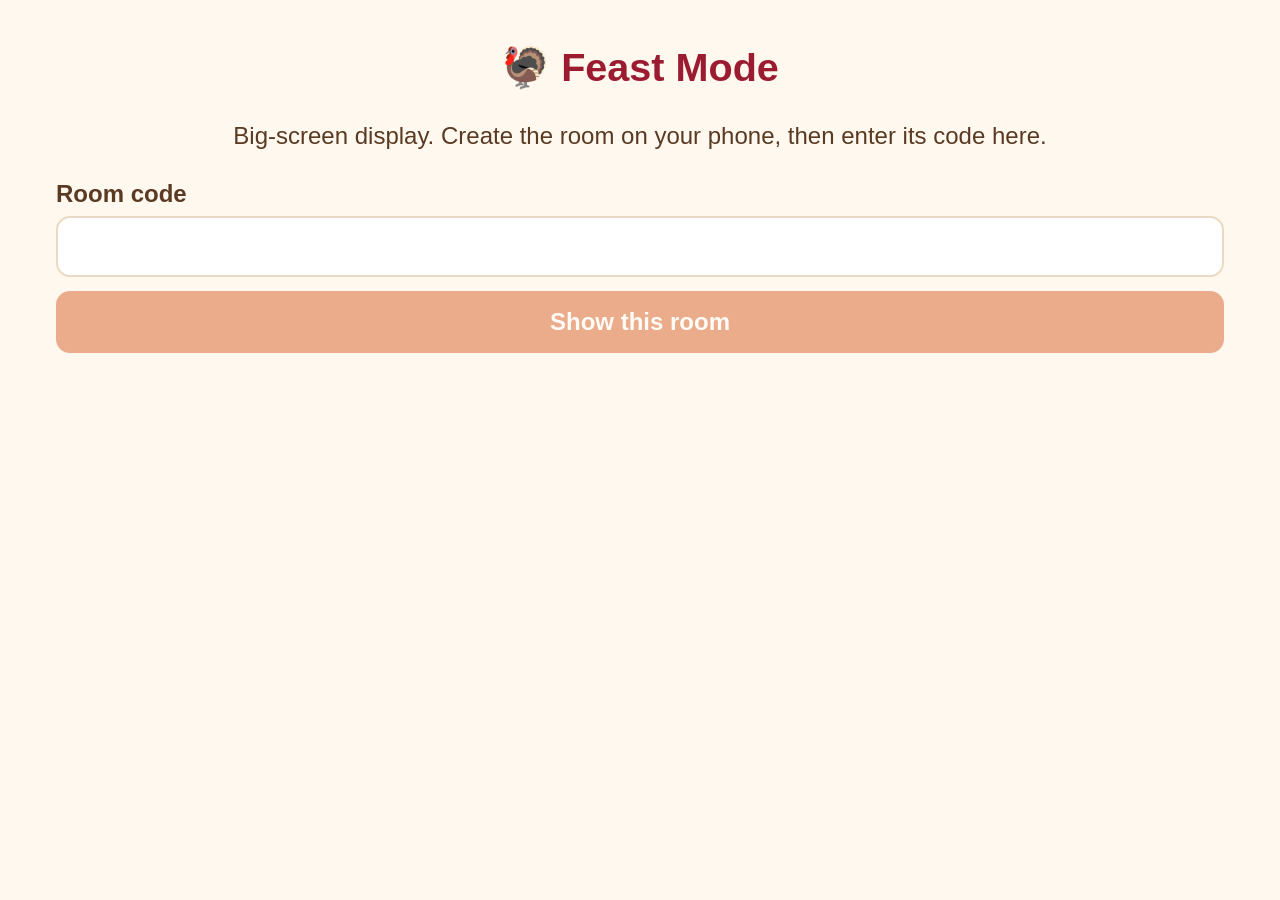
==== client/display.html @ ea67898e "Add phone and display clients Plain HTML/CSS/JS, no build step (docs/design.md): - common.js: WebSoc" ====
<!doctype html>
<html lang="en">
<head>
  <meta charset="utf-8">
  <meta name="viewport" content="width=device-width, initial-scale=1">
  <title>Feast Mode · Display</title>
  <link rel="stylesheet" href="style.css">
</head>
<body class="display">
  <div id="banner" class="banner" hidden>Reconnecting…</div>
  <div id="toast" class="toast" role="status" hidden></div>

  <header id="round-bar" class="round-bar" hidden>
    <span id="round-label"></span>
    <span id="countdown" class="countdown"></span>
  </header>

  <main>
    <section data-screen="watch" hidden>
      <h1 class="title">🦃 Feast Mode</h1>
      <p class="center">Big-screen display. Create the room on your phone, then enter its code here.</p>
      <label class="field">Room code
        <input id="code-input" maxlength="4" autocomplete="off" autocapitalize="characters"
               spellcheck="false" class="code-input">
      </label>
      <button id="watch-btn" class="btn primary">Show this room</button>
    </section>

    <section data-screen="connecting" hidden>
      <p class="big center">Connecting…</p>
    </section>

    <section data-screen="lobby" hidden>
      <p class="center join-url">Join at <b id="join-url"></b></p>
      <p class="center muted">Room code</p>
      <p id="lobby-code" class="room-code huge"></p>
      <ul id="lobby-players" class="players grid"></ul>
    </section>

    <section data-screen="game" hidden>
      <div id="game-body"></div>
    </section>

    <section data-screen="match_over" hidden>
      <div id="over-body"></div>
    </section>
  </main>

  <script src="common.js"></script>
  <script src="display.js"></script>
</body>
</html>
---- client/style.css ----
/* Feast Mode. Mobile-first (portrait, ~375px); body.display scales up for the
   laptop. Colors are set once here (docs/design.md: warm autumn theme). */

:root {
  --cream: #fff8ee;
  --card: #ffffff;
  --orange: #d9622b;
  --cranberry: #9b1b30;
  --brown: #5a3a22;
  --muted: #8a7462;
  --line: #ead9c4;
  --ok: #2e7d32;
  --radius: 14px;
}

* { box-sizing: border-box; }

html, body {
  margin: 0;
  background: var(--cream);
  color: var(--brown);
  font-family: -apple-system, BlinkMacSystemFont, "Segoe UI", Roboto, Helvetica, Arial, sans-serif;
  font-size: 18px;
  line-height: 1.4;
  -webkit-text-size-adjust: 100%;
}

main {
  max-width: 480px;
  margin: 0 auto;
  padding: 16px 16px calc(24px + env(safe-area-inset-bottom));
}

[hidden] { display: none !important; }

h1, h2, h3 { color: var(--cranberry); margin: 0.6em 0 0.4em; }
.title { font-size: 2.2rem; text-align: center; }
.center { text-align: center; }
.muted { color: var(--muted); }
.big { font-size: 1.35rem; font-weight: 600; }
.small-note { font-size: 0.85rem; margin-top: 4px; }

/* ---- form fields: 16px+ so iOS doesn't zoom in */
.field { display: block; margin: 14px 0; font-weight: 600; }
input {
  display: block;
  width: 100%;
  margin-top: 6px;
  padding: 12px 14px;
  font-size: 1.15rem;
  border: 2px solid var(--line);
  border-radius: var(--radius);
  background: var(--card);
  color: var(--brown);
}
input:focus { outline: none; border-color: var(--orange); }
.code-input { text-transform: uppercase; letter-spacing: 0.3em; font-size: 1.6rem; text-align: center; }
input.wide { margin-bottom: 12px; }

/* ---- buttons: at least 48px tall, no hover-only behavior */
.btn {
  display: block;
  width: 100%;
  min-height: 52px;
  margin: 10px 0;
  padding: 12px 16px;
  font: inherit;
  font-weight: 600;
  color: var(--brown);
  background: var(--card);
  border: 2px solid var(--line);
  border-radius: var(--radius);
  cursor: pointer;
  -webkit-tap-highlight-color: transparent;
  transition: transform 0.08s ease;
}
.btn:active { transform: scale(0.98); }
.btn.primary { background: var(--orange); border-color: var(--orange); color: #fff; }
.btn.subtle { background: transparent; color: var(--muted); }
.btn.armed { background: var(--cranberry); border-color: var(--cranberry); color: #fff; }
.btn:disabled { opacity: 0.5; cursor: default; transform: none; }
.btn.option.selected { border-color: var(--orange); background: #fde7da; }

.choices .btn { text-align: left; }
.ab { display: grid; gap: 10px; }
.step { font-weight: 600; margin: 18px 0 4px; }

/* ---- banners */
.banner {
  position: sticky; top: 0; z-index: 10;
  background: var(--cranberry); color: #fff;
  text-align: center; padding: 8px; font-weight: 600;
}
.toast {
  position: fixed; left: 50%; bottom: calc(20px + env(safe-area-inset-bottom));
  transform: translateX(-50%); z-index: 20;
  max-width: 90vw; padding: 12px 18px;
  background: var(--brown); color: #fff; border-radius: var(--radius);
  font-weight: 600; text-align: center;
}

.round-bar {
  position: sticky; top: 0; z-index: 5;
  display: flex; justify-content: space-between; align-items: center;
  padding: 10px 16px; background: var(--brown); color: var(--cream);
  font-weight: 600;
}
.countdown { font-variant-numeric: tabular-nums; }
.countdown.urgent { color: #ffb199; }

/* ---- lobby */
.room-code {
  font-size: 3.2rem; font-weight: 800; letter-spacing: 0.25em;
  text-align: center; color: var(--cranberry); margin: 0;
}
.players { list-style: none; padding: 0; margin: 16px 0; }
.players li {
  padding: 10px 14px; margin: 6px 0;
  background: var(--card); border: 2px solid var(--line); border-radius: var(--radius);
}
.players li.away { opacity: 0.5; }
.players li.done { border-color: var(--ok); }

/* ---- secret word: blurred until tapped (client only) */
.word-card { margin: 12px 0; }
.word-btn {
  display: block; width: 100%; min-height: 110px;
  padding: 16px; font: inherit; color: var(--brown);
  background: var(--card); border: 3px dashed var(--orange); border-radius: var(--radius);
  cursor: pointer; -webkit-tap-highlight-color: transparent;
}
/* .impostor is only set while the word is shown, so the card looks identical
   on every phone while hidden. */
.word-btn.impostor { border-color: var(--cranberry); }
.word-role { display: block; font-size: 0.95rem; font-weight: 600; color: var(--muted); }
.word-btn.impostor .word-role { color: var(--cranberry); }
.word-text { display: block; font-size: 2rem; font-weight: 800; margin-top: 6px; }
.word-btn.blurred .word-text { filter: blur(6px); }

/* ---- results */
.plain { padding-left: 1.2em; }
.winner { font-weight: 700; color: var(--ok); }
.leaderboard { padding-left: 1.6em; font-size: 1.15rem; }
.leaderboard li { margin: 6px 0; }
.leaderboard li.me { font-weight: 800; color: var(--cranberry); }

.host-bar {
  margin-top: 24px; padding-top: 12px;
  border-top: 2px dashed var(--line);
}

/* ---- big-screen display */
body.display { font-size: 24px; }
body.display main { max-width: 1200px; }
body.display .round-bar { font-size: 1.1rem; padding: 14px 28px; }
body.display .countdown { font-size: 2.4rem; }
body.display .room-code.huge { font-size: 9rem; }
body.display .join-url { font-size: 1.6rem; margin-top: 24px; }
body.display .huge-text { font-size: 2.6rem; font-weight: 800; color: var(--cranberry); margin: 24px 0 12px; }
body.display .players.grid { display: grid; grid-template-columns: repeat(auto-fill, minmax(220px, 1fr)); gap: 10px; }
body.display .players.grid li { margin: 0; }
body.display .big-ab { grid-template-columns: 1fr 1fr; gap: 24px; margin: 24px 0; }
.option-card {
  padding: 28px; font-size: 1.6rem; font-weight: 700; text-align: center;
  background: var(--card); border: 3px solid var(--line); border-radius: var(--radius);
}
.option-card.winner { border-color: var(--ok); color: var(--brown); }
.option-card .tag {
  display: block; font-size: 1rem; color: #fff; background: var(--orange);
  border-radius: 999px; padding: 4px 14px; margin: 0 auto 12px; width: fit-content;
}
.option-card small { display: block; font-size: 1rem; font-weight: 400; color: var(--muted); margin-top: 12px; }
.leaderboard.big { font-size: 1.8rem; max-width: 700px; margin: 0 auto; }

@media (prefers-reduced-motion: reduce) {
  * { transition: none !important; }
}
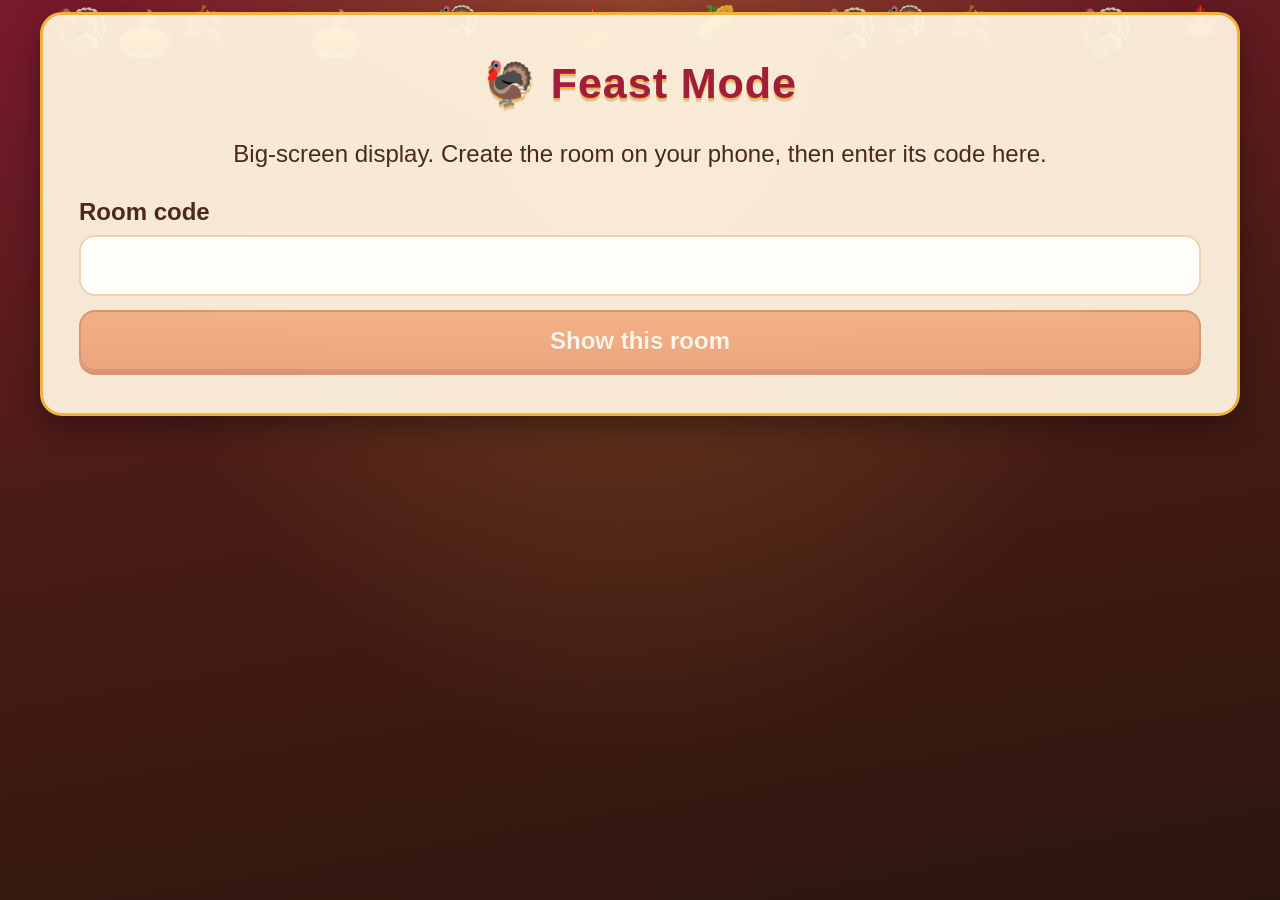
==== commit e6bf5686: "Festive graphics: harvest-night theme and falling turkeys CSS and decorative HTML only, no JavaScrip" ====
--- a/client/display.html
+++ b/client/display.html
@@ -7,6 +7,11 @@
   <link rel="stylesheet" href="style.css">
 </head>
 <body class="display">
+  <!-- Decoration only: falling turkeys behind the content (style.css .sky). -->
+  <div class="sky" aria-hidden="true">
+    <span>🦃</span><span>🍂</span><span>🥧</span><span>🦃</span><span>🍁</span><span>🌽</span>
+    <span>🦃</span><span>🍂</span><span>🦃</span><span>🍁</span><span>🥧</span><span>🦃</span>
+  </div>
   <div id="banner" class="banner" hidden>Reconnecting…</div>
   <div id="toast" class="toast" role="status" hidden></div>
 
--- a/client/style.css
+++ b/client/style.css
@@ -2,22 +2,31 @@
    laptop. Colors are set once here (docs/design.md: warm autumn theme). */
 
 :root {
-  --cream: #fff8ee;
-  --card: #ffffff;
-  --orange: #d9622b;
-  --cranberry: #9b1b30;
-  --brown: #5a3a22;
-  --muted: #8a7462;
-  --line: #ead9c4;
-  --ok: #2e7d32;
-  --radius: 14px;
+  /* Harvest night: dark cranberry-to-chocolate sky, cream plate, gold trim. */
+  --night: #2b160e;
+  --cream: #fff4e0;
+  --card: #fffdf8;
+  --orange: #e2662a;
+  --orange-deep: #b8481a;
+  --gold: #f0b23e;
+  --gold-deep: #c98a1c;
+  --cranberry: #a11d3a;
+  --cranberry-deep: #6e1027;
+  --brown: #4a2a16;
+  --muted: #866a55;
+  --line: #ecd3b0;
+  --ok: #4f7a2c;
+  --radius: 16px;
 }
 
 * { box-sizing: border-box; }
+
+html {
+  background: var(--night); /* shows on iOS overscroll */
+}
 
 html, body {
   margin: 0;
-  background: var(--cream);
   color: var(--brown);
   font-family: -apple-system, BlinkMacSystemFont, "Segoe UI", Roboto, Helvetica, Arial, sans-serif;
   font-size: 18px;
@@ -25,16 +34,76 @@
   -webkit-text-size-adjust: 100%;
 }
 
+/* Sky gradient on a fixed layer (background-attachment: fixed is unreliable on iOS). */
+body::before {
+  content: "";
+  position: fixed; inset: 0; z-index: -1;
+  background:
+    radial-gradient(ellipse at 50% 0%, rgba(240, 178, 62, 0.28), transparent 60%),
+    linear-gradient(170deg, #7a1a2c 0%, #4a1c16 45%, var(--night) 100%);
+}
+
+/* The content sits on a cream "plate" so text stays readable over the sky. */
 main {
+  position: relative; z-index: 1;
   max-width: 480px;
-  margin: 0 auto;
-  padding: 16px 16px calc(24px + env(safe-area-inset-bottom));
+  margin: 12px auto calc(16px + env(safe-area-inset-bottom));
+  padding: 8px 18px 22px;
+  background: rgba(255, 244, 224, 0.95);
+  border: 3px solid var(--gold);
+  border-radius: 22px;
+  box-shadow: 0 10px 30px rgba(0, 0, 0, 0.35);
+}
+@media (max-width: 520px) {
+  main { margin-left: 10px; margin-right: 10px; }
+}
+
+/* ---- falling turkeys (decoration only, behind everything, never tappable) */
+.sky {
+  position: fixed; inset: 0; z-index: 0;
+  overflow: hidden; pointer-events: none;
+}
+.sky span {
+  position: absolute; top: 0;
+  font-size: 30px; opacity: 0.85;
+  animation: fall linear infinite;
+  will-change: transform;
+}
+@keyframes fall {
+  0%   { transform: translate(0, -12vh) rotate(0deg); }
+  50%  { transform: translate(36px, 50vh) rotate(180deg); }
+  100% { transform: translate(0, 112vh) rotate(360deg); }
+}
+/* Spread them out: position, speed, start offset (negative = already falling), size. */
+.sky span:nth-child(1)  { left: 4%;  animation-duration: 11s; animation-delay: -2s; }
+.sky span:nth-child(2)  { left: 14%; animation-duration: 14s; animation-delay: -9s;  font-size: 22px; }
+.sky span:nth-child(3)  { left: 24%; animation-duration: 9s;  animation-delay: -5s; }
+.sky span:nth-child(4)  { left: 34%; animation-duration: 16s; animation-delay: -12s; font-size: 24px; }
+.sky span:nth-child(5)  { left: 44%; animation-duration: 12s; animation-delay: -1s;  font-size: 36px; }
+.sky span:nth-child(6)  { left: 54%; animation-duration: 10s; animation-delay: -7s;  font-size: 22px; }
+.sky span:nth-child(7)  { left: 64%; animation-duration: 15s; animation-delay: -3s; }
+.sky span:nth-child(8)  { left: 74%; animation-duration: 11s; animation-delay: -10s; font-size: 26px; }
+.sky span:nth-child(9)  { left: 84%; animation-duration: 13s; animation-delay: -6s;  font-size: 34px; }
+.sky span:nth-child(10) { left: 92%; animation-duration: 9s;  animation-delay: -4s;  font-size: 22px; }
+.sky span:nth-child(11) { left: 9%;  animation-duration: 17s; animation-delay: -14s; font-size: 20px; }
+.sky span:nth-child(12) { left: 69%; animation-duration: 18s; animation-delay: -16s; font-size: 20px; }
+
+/* Screens pop in when they appear (render() only un-hides on a change). */
+main > section:not([hidden]), .word-card:not([hidden]) { animation: pop-in 0.25s ease-out; }
+@keyframes pop-in {
+  from { opacity: 0; transform: translateY(8px) scale(0.98); }
+  to   { opacity: 1; transform: none; }
 }
 
 [hidden] { display: none !important; }
 
 h1, h2, h3 { color: var(--cranberry); margin: 0.6em 0 0.4em; }
-.title { font-size: 2.2rem; text-align: center; }
+.title {
+  font-size: clamp(1.8rem, 8.5vw, 2.4rem); font-weight: 900; text-align: center; letter-spacing: 0.02em;
+  white-space: nowrap;
+  color: var(--cranberry);
+  text-shadow: 0 2px 0 var(--gold), 0 4px 0 rgba(0, 0, 0, 0.12);
+}
 .center { text-align: center; }
 .muted { color: var(--muted); }
 .big { font-size: 1.35rem; font-weight: 600; }
@@ -70,16 +139,29 @@
   background: var(--card);
   border: 2px solid var(--line);
   border-radius: var(--radius);
+  box-shadow: 0 4px 0 var(--line);
   cursor: pointer;
   -webkit-tap-highlight-color: transparent;
-  transition: transform 0.08s ease;
-}
-.btn:active { transform: scale(0.98); }
-.btn.primary { background: var(--orange); border-color: var(--orange); color: #fff; }
-.btn.subtle { background: transparent; color: var(--muted); }
-.btn.armed { background: var(--cranberry); border-color: var(--cranberry); color: #fff; }
+  transition: transform 0.08s ease, box-shadow 0.08s ease;
+}
+.btn:active { transform: translateY(3px); box-shadow: 0 1px 0 var(--line); }
+.btn.primary {
+  background: linear-gradient(180deg, #f07a3a, var(--orange));
+  border-color: var(--orange-deep); color: #fff;
+  box-shadow: 0 4px 0 var(--orange-deep);
+  text-shadow: 0 1px 0 rgba(0, 0, 0, 0.2);
+}
+.btn.primary:active { box-shadow: 0 1px 0 var(--orange-deep); }
+.btn.subtle { background: transparent; color: var(--muted); box-shadow: none; border-color: transparent; }
+.btn.armed {
+  background: var(--cranberry); border-color: var(--cranberry-deep); color: #fff;
+  box-shadow: 0 4px 0 var(--cranberry-deep);
+}
 .btn:disabled { opacity: 0.5; cursor: default; transform: none; }
-.btn.option.selected { border-color: var(--orange); background: #fde7da; }
+.btn.option.selected {
+  border-color: var(--gold-deep); background: #fff0c9;
+  box-shadow: 0 4px 0 var(--gold-deep);
+}
 
 .choices .btn { text-align: left; }
 .ab { display: grid; gap: 10px; }
@@ -90,6 +172,7 @@
   position: sticky; top: 0; z-index: 10;
   background: var(--cranberry); color: #fff;
   text-align: center; padding: 8px; font-weight: 600;
+  border-bottom: 2px solid var(--gold);
 }
 .toast {
   position: fixed; left: 50%; bottom: calc(20px + env(safe-area-inset-bottom));
@@ -102,24 +185,37 @@
 .round-bar {
   position: sticky; top: 0; z-index: 5;
   display: flex; justify-content: space-between; align-items: center;
-  padding: 10px 16px; background: var(--brown); color: var(--cream);
-  font-weight: 600;
-}
-.countdown { font-variant-numeric: tabular-nums; }
-.countdown.urgent { color: #ffb199; }
+  padding: 10px 16px; color: var(--cream);
+  background: linear-gradient(180deg, var(--cranberry), var(--cranberry-deep));
+  border-bottom: 3px solid var(--gold);
+  box-shadow: 0 4px 12px rgba(0, 0, 0, 0.3);
+  font-weight: 700;
+}
+.countdown {
+  font-variant-numeric: tabular-nums;
+  background: rgba(0, 0, 0, 0.25); color: var(--gold);
+  padding: 2px 12px; border-radius: 999px;
+}
+.countdown:empty { display: none; }
+.countdown.urgent { color: #fff; background: var(--orange); }
 
 /* ---- lobby */
 .room-code {
-  font-size: 3.2rem; font-weight: 800; letter-spacing: 0.25em;
+  font-size: 3.2rem; font-weight: 900; letter-spacing: 0.25em;
   text-align: center; color: var(--cranberry); margin: 0;
+  text-shadow: 0 3px 0 var(--gold);
 }
 .players { list-style: none; padding: 0; margin: 16px 0; }
 .players li {
   padding: 10px 14px; margin: 6px 0;
   background: var(--card); border: 2px solid var(--line); border-radius: var(--radius);
+  border-left: 6px solid var(--orange);
 }
 .players li.away { opacity: 0.5; }
 .players li.done { border-color: var(--ok); }
+.players li:nth-child(3n+2) { border-left-color: var(--gold); }
+.players li:nth-child(3n+3) { border-left-color: var(--cranberry); }
+.players li.done { border-left-color: var(--ok); }
 
 /* ---- secret word: blurred until tapped (client only) */
 .word-card { margin: 12px 0; }
@@ -136,6 +232,12 @@
 .word-btn.impostor .word-role { color: var(--cranberry); }
 .word-text { display: block; font-size: 2rem; font-weight: 800; margin-top: 6px; }
 .word-btn.blurred .word-text { filter: blur(6px); }
+
+.steal-box {
+  margin-top: 10px; padding: 12px 14px;
+  border: 2px solid var(--cranberry); border-radius: var(--radius); background: #fbeef0;
+}
+.steal-title { margin: 0 0 4px; font-weight: 700; color: var(--cranberry); }
 
 /* ---- results */
 .plain { padding-left: 1.2em; }
@@ -167,11 +269,17 @@
 .option-card.winner { border-color: var(--ok); color: var(--brown); }
 .option-card .tag {
   display: block; font-size: 1rem; color: #fff; background: var(--orange);
+  box-shadow: 0 2px 0 var(--orange-deep);
   border-radius: 999px; padding: 4px 14px; margin: 0 auto 12px; width: fit-content;
 }
 .option-card small { display: block; font-size: 1rem; font-weight: 400; color: var(--muted); margin-top: 12px; }
 .leaderboard.big { font-size: 1.8rem; max-width: 700px; margin: 0 auto; }
 
+body.display main { padding: 12px 36px 32px; }
+body.display .sky span { font-size: 48px; }
+body.display .sky span:nth-child(even) { font-size: 36px; }
+
 @media (prefers-reduced-motion: reduce) {
-  * { transition: none !important; }
-}
+  * { transition: none !important; animation: none !important; }
+  .sky { display: none; }
+}
